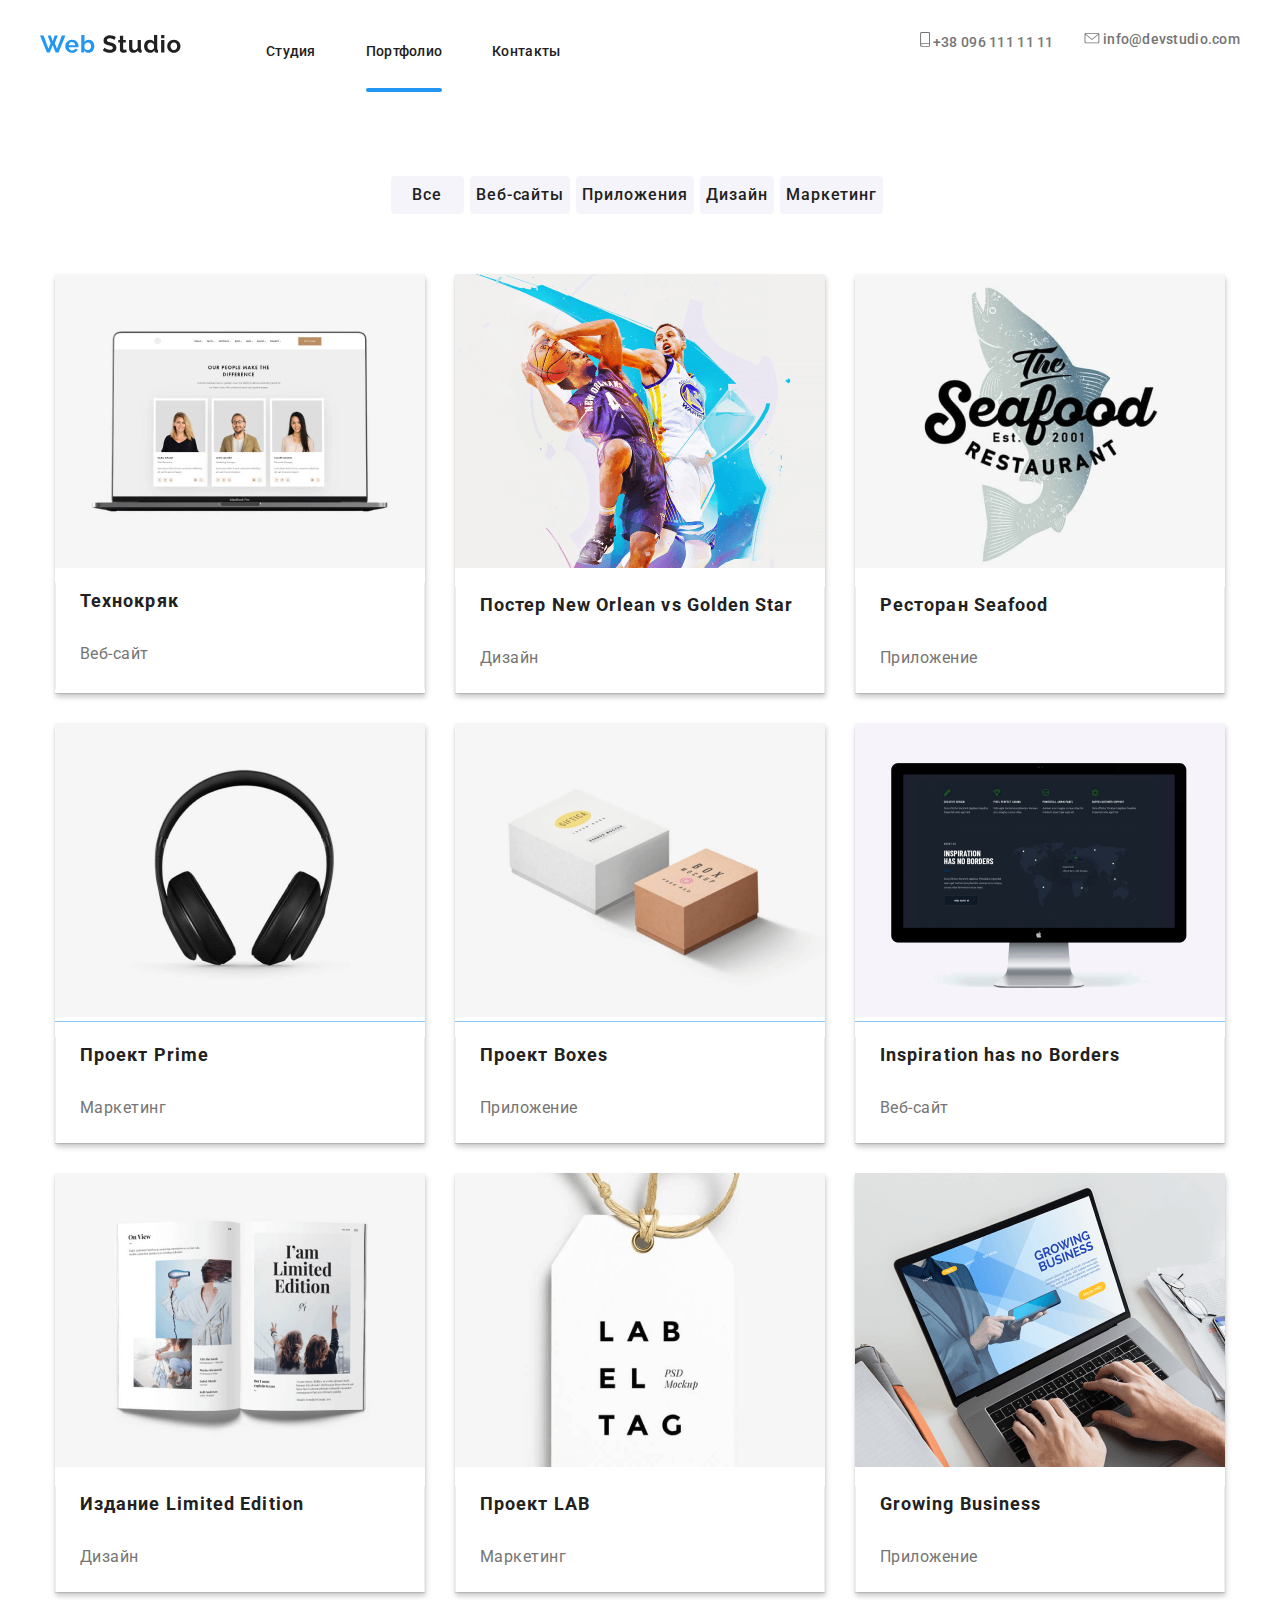
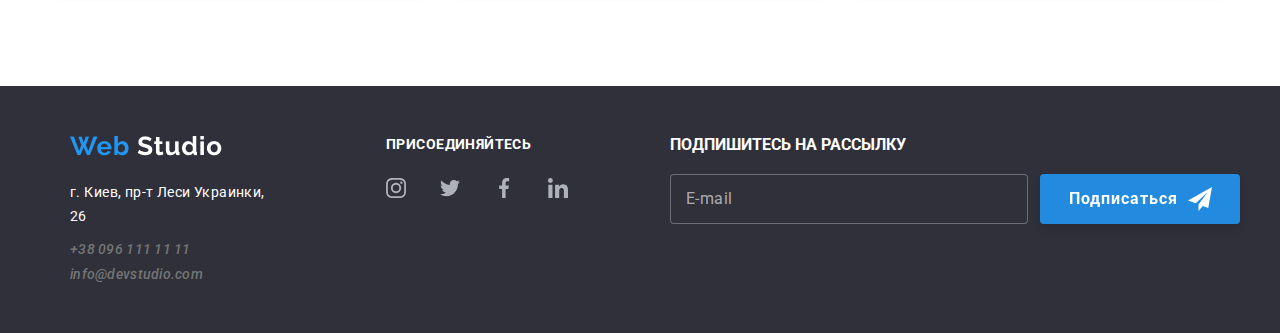
==== portfolio.html @ bc6a59c5 "base created" ====
<!DOCTYPE html>
<html lang="ru">
  <head>
    <meta charset="UTF-8" />
    <meta name="viewport" content="width=device-width, initial-scale=1.0" />
    <title>Портфолио</title>
    <link rel="stylesheet" href="./CSS/styles.css" />
    <link rel="stylesheet" href="./CSS/normalize.css" />
    <link
      href="https://fonts.googleapis.com/css2?family=Roboto:ital,wght@0,100;0,300;0,400;0,500;0,700;0,900;1,100;1,300;1,400;1,500;1,700;1,900&display=swap"
      rel="stylesheet"
    />
  </head>

  <body>
    <!--Шапка сайта-->
    <header class="page-header">
      <div class="container">
        <nav class="nav-container">
          <a href="index.html" aria-label="лого" class="logo-link">
            <svg width="141" height="28">
              <use href="./images/sprite.svg#icon-logo"></use>
            </svg>
          </a>
          <ul class="site-nav list">
            <li class="nav-link-item list">
              <a class="nav-link" href="index.html">
                <p class="nav-link-text">Студия</p>
              </a>
            </li>
            <li class="nav-link-item list">
              <a class="nav-link link current" href="portfolio.html">
                <p class="nav-link-text link current">Портфолио</p>
              </a>
            </li>
            <li class="nav-link-item list">
              <a class="nav-link" href=" ">
                <p class="nav-link-text">Контакты</p>
              </a>
            </li>
          </ul>
          <div class="site-nav-div">
            <ul class="site-nav">
              <li class="contact-list-item list">
                <a class="contact-data" href="tel: ">
                  <svg width="10" height="14.94" class="contact-data-icon">
                    <use href="./images/sprite.svg#icon-smartphone"></use>
                  </svg>
                  +38 096 111 11 11</a
                >
              </li>
              <li class="contact-list-item list">
                <a class="contact-data" href="mailto:info@devstudio.com">
                  <svg width="16" height="11.12" class="contact-data-icon">
                    <use href="./images/sprite.svg#icon-envelope"></use>
                  </svg>
                  info@devstudio.com</a
                >
              </li>
            </ul>
          </div>
        </nav>
      </div>
    </header>

    <!--Products-navigation-->
    <section class="products-nav-section">
      <div class="container">
        <h1 hidden>Проекты</h1>
        <ul class="products-list list">
          <li class="products-button">
            <button type="button" class="pro-button">Все</button>
          </li>
          <li class="products-button">
            <button type="button" class="pro-button">Веб-сайты</button>
          </li>
          <li class="products-button">
            <button type="button" class="pro-button">Приложения</button>
          </li>
          <li class="products-button">
            <button type="button" class="pro-button">Дизайн</button>
          </li>
          <li class="products-button">
            <button type="button" class="pro-button">Маркетинг</button>
          </li>
        </ul>
      </div>
    </section>

    <!--Products-->
    <section class="products-list-section">
      <div class="container">
        <ul class="products-list-main list">
          <li class="product-item">
            <a class="product-link" href=" " aria-label="Проект-1">
              <div class="product-image-wrapper">
                <p class="product-text">
                  Технокряк это современная площадка распространения
                  коронавируса. Компании используют эту платформу для цифрового
                  шпионажа и атак на защищённые сервера конкурентов.
                </p>

                <img
                  src="./images/projects/project1.png"
                  alt="проект1"
                  class="product-list-image"
                />
              </div>
              <div class="product-link-headers">
                <h2 class="product-header">Технокряк</h2>
                <p class="product-subheader">Веб-сайт</p>
              </div>
            </a>
          </li>
          <li class="product-item">
            <a class="product-link" href=" " aria-label="Проект-2">
              <div class="product-image-wrapper">
                <p class="product-text">
                  Технокряк это современная площадка распространения
                  коронавируса. Компании используют эту платформу для цифрового
                  шпионажа и атак на защищённые сервера конкурентов.
                </p>
                <img src="./images/projects/project2.png" alt="проект-2" />
              </div>
              <div class="product-link-headers">
                <h2 class="product-header">
                  Постер <span lang="en"> New Orlean vs Golden Star</span>
                </h2>
                <p class="product-subheader">Дизайн</p>
              </div>
            </a>
          </li>
          <li class="product-item">
            <a class="product-link" href=" " aria-label="Проект-3">
              <div class="product-image-wrapper">
                <p class="product-text">
                  Технокряк это современная площадка распространения
                  коронавируса. Компании используют эту платформу для цифрового
                  шпионажа и атак на защищённые сервера конкурентов.
                </p>
                <img src="./images/projects/project3.png" alt="проект3" />
              </div>
              <div class="product-link-headers">
                <h2 class="product-header">
                  Ресторан <span lang="en">Seafood</span>
                </h2>
                <p class="product-subheader">Приложение</p>
              </div>
            </a>
          </li>
          <li class="product-item">
            <a class="product-link" href=" " aria-label="Проект-4">
              <div class="product-image-wrapper">
                <p class="product-text">
                  Технокряк это современная площадка распространения
                  коронавируса. Компании используют эту платформу для цифрового
                  шпионажа и атак на защищённые сервера конкурентов.
                </p>
                <img src="./images/projects/project4.png" alt="проект4" />
              </div>
              <div class="product-link-headers">
                <h2 class="product-header">
                  Проект <span lang="en">Prime</span>
                </h2>
                <p class="product-subheader">Маркетинг</p>
              </div>
            </a>
          </li>
          <li class="product-item">
            <a class="product-link" href=" " aria-label="Проект-5">
              <div class="product-image-wrapper">
                <p class="product-text">
                  Технокряк это современная площадка распространения
                  коронавируса. Компании используют эту платформу для цифрового
                  шпионажа и атак на защищённые сервера конкурентов.
                </p>
                <img src="./images/projects/project5.png" alt="проект5" />
              </div>
              <div class="product-link-headers">
                <h2 class="product-header">
                  Проект <span lang="en">Boxes</span>
                </h2>
                <p class="product-subheader">Приложение</p>
              </div>
            </a>
          </li>
          <li class="product-item">
            <a class="product-link" href=" " aria-label="Проект-6">
              <div class="product-image-wrapper">
                <p class="product-text">
                  Технокряк это современная площадка распространения
                  коронавируса. Компании используют эту платформу для цифрового
                  шпионажа и атак на защищённые сервера конкурентов.
                </p>
                <img src="./images/projects/project6.png" alt="проект6" />
              </div>
              <div class="product-link-headers">
                <h2 class="product-header">
                  <span lang="en">Inspiration has no Borders</span>
                </h2>
                <p class="product-subheader">Веб-сайт</p>
              </div>
            </a>
          </li>
          <li class="product-item">
            <a class="product-link" href=" " aria-label="Проект-7">
              <div class="product-image-wrapper">
                <p class="product-text">
                  Технокряк это современная площадка распространения
                  коронавируса. Компании используют эту платформу для цифрового
                  шпионажа и атак на защищённые сервера конкурентов.
                </p>
                <img src="./images/projects/project7.png" alt="проект7" />
              </div>
              <div class="product-link-headers">
                <h2 class="product-header">
                  Издание <span lang="en">Limited Edition</span>
                </h2>
                <p class="product-subheader">Дизайн</p>
              </div>
            </a>
          </li>

          <li class="product-item">
            <a class="product-link" href=" " aria-label="Проект-8">
              <div class="product-image-wrapper">
                <p class="product-text">
                  Технокряк это современная площадка распространения
                  коронавируса. Компании используют эту платформу для цифрового
                  шпионажа и атак на защищённые сервера конкурентов.
                </p>
                <img src="./images/projects/project8.png" alt="проект8" />
              </div>
              <div class="product-link-headers">
                <h2 class="product-header">
                  Проект <span lang="en">LAB</span>
                </h2>
                <p class="product-subheader">Маркетинг</p>
              </div>
            </a>
          </li>

          <li class="product-item">
            <a class="product-link" href=" " aria-label="Проект-9">
              <div class="product-image-wrapper">
                <p class="product-text">
                  Технокряк это современная площадка распространения
                  коронавируса. Компании используют эту платформу для цифрового
                  шпионажа и атак на защищённые сервера конкурентов.
                </p>
                <img src="./images/projects/project9.png" alt="проект9" />
              </div>
              <div class="product-link-headers">
                <h2 class="product-header">
                  <span lang="en">Growing Business</span>
                </h2>
                <p class="product-subheader">Приложение</p>
              </div>
            </a>
          </li>
        </ul>
      </div>
    </section>

    <!--Контакты-->
    <footer class="contacts-sec">
      <div class="container">
        <div class="contacts">
          <h2 hidden>Контакты</h2>
          <div class="contacts-div1">
            <a href="index.html" aria-label="лого" class="footer-logo">
              <img src="./images/header/WebStudio.png" alt="webstudio" />
            </a>
    
            <div class="address-div">
              <address class="address">
                <ul class="contact-data-list list">
                  <li class="contact-list-item">
                    <a class="address-item-link" href="https://goo.gl/maps/PfShquKMq7pHnLQV8">
                      <p class="address-item">
                        г. Киев, пр-т Леси Украинки, 26
                      </p>
                    </a>
                  </li>
    
                  <li class="contact-list-item">
                    <a class="contact-data" href="tel: ">+38 096 111 11 11</a>
                  </li>
                  <li class="contact-list-item">
                    <a class="contact-data" href="mailto:info@devstudio.com">
                      info@devstudio.com</a>
                  </li>
                </ul>
                </address>
            </div>
          </div>

          <div class="join-us-div">
            <p class="join-text">Присоединяйтесь</p>
            <ul class="joinus list">
              <li class="social-link">
                <a
                  href=""
                  aria-label="иконка_инстаграм"
                  class="social-list_link-item"
                >
                  <svg width="20" height="20">
                    <use href="./images/sprite.svg#icon-instagram"></use>
                  </svg>
                </a>
              </li>
              <li class="social-link">
                <a
                  href=""
                  aria-label="иконка_твиттер"
                  class="social-list_link-item"
                >
                  <svg width="20" height="20">
                    <use href="./images/sprite.svg#icon-twitter"></use></svg
                ></a>
              </li>
              <li class="social-link">
                <a
                  href=""
                  aria-label="иконка_фейсбук"
                  class="social-list_link-item"
                >
                  <svg width="20" height="20">
                    <use href="./images/sprite.svg#icon-facebook"></use></svg
                ></a>
              </li>
              <li class="social-link">
                <a
                  href=""
                  aria-label="иконка_линкедин"
                  class="social-list_link-item"
                  ><svg width="20" height="20">
                    <use href="./images/sprite.svg#icon-linkedin"></use>
                  </svg>
                </a>
              </li>
            </ul>
          </div>
          <!--Блок подписки-->
          <div class="subscribe-form-section">
            <b class="subscribe-to">подпишитесь на рассылку</b>
            <form class="subscribe-form">
<input class="subscribe-form-input" type="email" name="mail" id="email" placeholder="E-mail" />
              <button class="subscribe-form-submit-button button" type="submit">
                Подписаться
                <svg class="subscribe-form-icon" width="24" height="24">
                  <use href="./images/sprite.svg#icon-icon_send"></use>
                </svg>
              </button>
            </form>
          </div>
        </div>
      </div>
    </footer>
  </body>
</html>
---- CSS/styles.css ----
:root {
  font-family: "Roboto", sans-serif;
  font-style: normal;
    --main-font-color: white;}
}

html {
  box-sizing: border-box;
}

*, *:: before, 
*:: after {
  box-sizing: inherit;
}

.list {
padding: 0; 
margin: 0; 
list-style-type: none;
}

.container {
  max-width: 1200px;
  padding-left: 15px;
  padding-right: 15px;
  margin-left: auto;
  margin-right: auto;
  }


.site-nav {
 display: flex; 
}
.site-nav .nav-link-item {
  display: block;
  font-weight: 500;
  font-size: 14px;
  line-height: 16px;
  letter-spacing: 0.02em;
  color: #212121;
  margin-right: 50px;
  padding-top: 30px;
}
.nav-link {
  color: #212121;
}
.site-nav .nav-link-item:last-child {
  margin-right: 0;
}

.contact-list-item {
  margin-right: 30px;
  
}
.site-nav .contact-list-item:last-child {
  margin-right: 0;
}
.contact-list-item:not(:last-child) {
  margin-bottom: 9px;}

.logo {
  font-family: "Roboto", sans-serif;
}
.logo-link {
  margin-right: 85px;
}
.site-nav-div {
  margin-left: auto;
}
.hero-heading {
  margin-top: 0;
  margin-bottom: 30px;
  padding-top: 195px;
  font-weight: 900;
  font-size: 44px;
  line-height: 1.36;
  text-align: center;
  letter-spacing: 0.06em;
  text-transform: uppercase;
  color: #ffffff;
}
.hero-container {
  background-image: linear-gradient(
    to bottom, 
     rgba(47, 48, 58, 0.8), 
     rgba(47, 48, 58, 0.8) ), url(../images/header_image/Header_img.jpg); 
  background-repeat: no-repeat;
  background-origin: border-box;
  background-size: auto;
  background-position: center;
  background-size: cover;
  max-width: 1600px;
  height: 600px;
  left: 0px;
  top: 80px;
  background-clip: border-box;

  }


.nav-container {
  display: flex;
  align-items: center;
  /*justify-content: space-between;*/
}
.nav-link {
  font-weight: 500;
  font-size: 14px;
  line-height: 1.14;
  letter-spacing: 0.02em;
  text-decoration: none;
}
.nav-link:hover,
.nav-link:focus {
  color: #2196f3;
}
.nav-link-item {
  list-style: none;
  text-decoration: none;
  display: block;
}

/*.nav-link-text {
font-weight: 500;
font-size: 14px;
line-height: 16px;
letter-spacing: 0.02em;
color: #212121;  
}*/
/*.current {
  color:#2196F3;*/
 
}

.nav-link {
 display: block;
 padding-top: 32px;
 padding-bottom: 32px;
 font-weight: 500;
 font-size: 14px;
 line-height: 1.1428;
 letter-spacing: 0.02em;
 color: #212121;}
}
/*.nav-link .current {
 padding-bottom: 0;
}*/
.nav-link.current {
 padding-bottom: 0;
 color:#2196F3;
 }
.nav-link.current::after {
 content: '';
 display: block;
 height: 4px;
 border-radius: 2px;
 margin-top: 28px;
 background-color: #2196F3;
 }



.contact-list-item {
  list-style: none;
  text-decoration: none;
}
.contact-list-item {
  fill: #757575;
}
.contact-list-item:hover,
.contact-list-item:focus
 {
  color: #2196f3;
}
.contact-data {
  display: block;
  /*padding-top: 32px;
  padding-bottom: 32px;*/
  list-style: none;
  text-decoration: none;
  font-weight: 500;
  font-size: 14px;
  line-height: 1.14;
  letter-spacing: 0.02em;
  color: #757575;
  transition: color 250ms cubic-bezier(0.4, 0, 0.2, 1);
}
.contact-data:hover,
.contact-data .contact-data-icon:focus {
  fill: #2196f3;
}
.contact-data:hover,
.contact-data:focus {
 color: #2196f3;
}

.list {
  padding: 0;
  /*margin: 0;*/
}
.hero-section {
  text-align: center;
  background-image: linear-gradient(
    to bottom, 
     rgba(47, 48, 58, 0.8), 
     rgba(47, 48, 58, 0.8) ), url(../images/header_image/Header_img.jpg); 
  background-repeat: no-repeat;
  background-origin: border-box;
  background-size: auto;
  background-position: center;
  background-size: cover;
  max-width: 1600px;
  height: 600px;
  left: 0px;
  top: 80px;
  background-clip: border-box; /*background-color: grey;*/
   margin-left: auto;
  margin-right: auto;}

  .button {
  display: inline-block;
  border-radius: 4px;
  padding: 10px 32px;
  min-width: 200px;
  text-align: center;
  background: #2196f3;
  color: #ffffff;
  /*text-transform: uppercase;*/
  letter-spacing: 0.06em;
  border: none;
  font-family: Roboto;
font-style: normal;
font-weight: bold;
font-size: 16px;
line-height: 30px;
  }

  .button:hover,
  .button:focus {
    background: #2196f3;
    color: #ffffff;
    /*text-transform: uppercase;*/
    letter-spacing: 0.06em;
    border: none;
  }

   .hero-button-text {
    font-weight: bold;
    font-size: 16px;
    line-height: 1.87;
    display: flex;
    align-items: center;
    text-align: center;
    letter-spacing: 0.06em;

    color: #FFFFFF;
  }
  .about-us-section {
 display: flex;
    align-items: center;
    text-align: center;
  }
  .abt-us-container {
    width: 1200px;
    margin-top: 0;
    margin-left: auto;
    margin-right: auto;
    margin-bottom: 94px;
    /*width: 1170px;*/
    padding-left: 15px;
    padding-right: 15px;
    justify-content: space-between;
    align-items: baseline;
  }

  .sub-heading {
    margin-top: 0;
    margin-bottom: 10px;
    font-weight: bold;
    font-size: 14px;
    line-height: 1.14;
    letter-spacing: 0.03em;
    text-transform: uppercase;
    color: #212121;
    align-items: center;
    align-items: baseline;
  }
  .about-img {
    list-style: none;
  }
  .about-img {
    display: flex;
  }

  .about-image-icon {
   list-style: none;
   margin-right: 0px;
  }
  
  .about-image-icon:last-child {
    margin-right: 0;
  }

  .antenna::before {
  content: "";
  display: inline-block;
  width: 270px;
  height: 120px;
  background-repeat: no-repeat;
  background-size: cover;
  left: 215px;
  top: 774px;
  background: #F5F4FA;
  background-image: url(../images/about/antenna.svg);
  background-repeat: no-repeat;
  background-position: center;
  border-radius: 4px;
  margin-bottom: 20px;}

    .clock::before {
  content: "";
  display: inline-block;
  width: 270px;
  height: 120px;
  background-repeat: no-repeat;
  background-size: cover;
  left: 215px;
  top: 774px;
  background: #F5F4FA;
  background-image: url(../images/about/clock.svg );
  background-repeat: no-repeat;
  background-position: center;
  border-radius: 4px;
margin-bottom: 20px;}

  .diagram::before {
  content: "";
  display: inline-block;
  width: 270px;
  height: 120px;
  background-repeat: no-repeat;
  background-size: cover;
  left: 215px;
  top: 774px;
  background: #F5F4FA;
  background-image: url(../images/about/diagram.svg );
  background-repeat: no-repeat;
  background-position: center;
  border-radius: 4px;
margin-bottom: 20px;}

  .tech::before {
  content: "";
  display: inline-block;
  width: 270px;
  height: 120px;
  background-repeat: no-repeat;
  background-size: cover;
  left: 215px;
  top: 774px;
  background: #F5F4FA;
  background-image: url(../images/about/Group.svg );
  background-repeat: no-repeat;
  background-position: center;
  border-radius: 4px;
margin-bottom: 20px;}
  }
    /* 
    position: absolute;
    width: 270px;
    height: 120px;
    left: 1115px;
    top: 774px;
    background-color: #F5F4FA;
    border-radius: 4px;*/
    }
  
  .image {
    margin-top: 0;
    margin-bottom: 55px; 
    padding-right: 96px;
    padding-left: 96px
  }

  .image-wrapper{
    position: relative;
  }


  .about-us-sect {
    list-style: none;
    text-decoration: none;
    padding-top: 87px;
    padding-bottom: 87px;
  }


.abt-text {
  margin-top: 0;
  margin-bottom: 94px;
  font-weight: normal;
  font-size: 14px;
  line-height: 1.72;
  letter-spacing: 0.03em;
  color: #757575;
  align-items: center;
  align-items: baseline;
}
.no.padding {
  padding-top: 0;
  padding-bottom: 0;
}
.activity-sec {

  }
.activity-container {
  max-width: 1200px;
  margin-top: 0;
  margin-left: auto;
  margin-right: auto;
}

.activity-list {
  display: flex;
  justify-content: space-between;
}
.activity-header {
  font-weight: bold;
  font-size: 36px;
  line-height: 1.16;
  text-align: center;
  letter-spacing: 0.03em;
  color: #212121;
}
.activity-wrapper {
  position: relative;
}
 .activity-list-item {
  list-style: none;
  margin-top: 48px;
  /*margin-bottom: 94px;*/
  margin-right: 30px;
  
  /*border-radius: 4px;;
background-image: linear-gradient(
    to bottom, 
      #F5F4FA;  #F5F4FA)
  background-repeat: no-repeat;
  background-origin: border-box;
  background-size: auto;
  background-position: center;
  background-size: cover;
  width: 270px;
  height: 120px;
  left: 0px;
  top: 80px;
  background-clip: border-box;*/
}
/*.acivityy-wrapper {
  position: relative;
}
*/
   .activity-list-item-image {
    display: block;
  }

.activity-subh-r {
  position: absolute;
  bottom: 0;
  left: 0;
  width: 100%;
  padding-top: 27px;
  padding-bottom: 27px;
  margin: 0;
  font-weight: 700;
  font-size: 14px;
  line-height: 1.14;
  text-align: center;
  text-transform: uppercase;
  color: #ffffff;
  background-color: rgba(47, 48, 58, 0.8);
  }

/*  .activity-subh-r {
width: 370px;
left: 215px;
top: 1435px;
background-color: rgba(47, 48, 58, 0.8);
text-align: center;

  }*/

 .team-section-container {
    max-width: 1200px;
    justify-content: space-between;
    margin-left: auto;
    margin-right: auto;
    padding-left: 15px;
    padding-right: 15px;
    background: #E5E5E5;
    
  }

  .team-list {
  list-style:none;
  display: flex;
/*margin-left: 215px;
  margin-right: 215px;*/
  justify-content: space-between;
  }

  .team-list-item {
    max-width: 275px;
  /*margin-right: 30px;*/
box-shadow: 0px 2px 1px rgba(0, 0, 0, 0.2), 0px 1px 1px rgba(0, 0, 0, 0.14), 0px 1px 3px rgba(0, 0, 0, 0.12);
border-radius: 0px 0px 4px 4px;
margin-bottom: 95px;
  }
  .team-list-item:last-child {
    margin-right:0
  }
  .team-section-name {
   font-weight: bold;
   font-size: 36px;
   line-height: 42px;
   text-align: center;
   letter-spacing: 0.03em;
   color: #212121; 
  }
 

  .team-subheader {

    font-weight: 500;
    font-size: 16px;
    line-height: 19px;
    text-align: center;
    letter-spacing: 0.03em;
    color: #212121;
  }
  .profession {
    font-weight: normal;
    font-size: 16px;
    line-height: 19px;
    text-align: center;
    letter-spacing: 0.03em;
    color: #757575;
  }
  .social-link-list {
    display: flex;
    align-content: center;
    padding-left: 30px;
    padding-bottom: 20px;
  }
.social-list_link-item {
    display: inline-flex;
    justify-content: center;
    align-items: center;
    width: 44px;
    height: 44px;
    border-radius: 50%;
       
 }
 .social-list_link-item {
transition: fill 250ms cubic-bezier(0.4, 0, 0.2, 1), background-color 250ms cubic-bezier(0.4, 0, 0.2, 1);}
  /*.social-link:hover,
  .social-link:focus {
  color: #2196f3
  ;}*/

  .social-link {
   margin-right: 10px;
  }
  /*.social-link::before {
  content: "";
  width: 60px;
  height: 1px;
  /*margin-right: 40px;*/
  
  
.social-list_link-item {
  fill: #afb1b8;

}
.social-list_link-item:hover, 
.social-list_link-item-svg {
  fill: white;
    transition: fill 250ms cubic-bezier(0.4, 0, 0.2, 1);
}
.social-list_link-item:hover .social-list_link-item-svg {
  fill: #2196F3;
 }
.social-list_link-item-svg {
 width: 20px;
 height: 20px;
}
.social-list_link-item:hover {
  background-color:  #2196F3;
}
 

  /*.social-link {
     background-image: url(../images/Socials/Instagram.svg);
     background-position: center;
     position: absolute;
      width: 44px;
      height: 44px;
      left: 515px;
      top: 2779px;*/

  

 /* .clients-container {
  max-width: 1200px;
  margin-top: 0;
 
  margin-left: auto;
  margin-right: auto; 
  padding-left: 15px;
  padding-right: 15px;
  padding-bottom: 0px;
      }*/

  .clients-section {
   margin-bottom: 94px;
   }
  .clients-icon-list {
    transition: background-color 250ms cubic-bezier(0.4, 0, 0.2, 1);
  }

  .clients-list {
    list-style: none;
    display: flex;
    justify-content: space-between;}

 .clients-header {
margin-bottom: 50px;
font-weight: bold;
font-size: 36px;
line-height: 42px;
text-align: center;
letter-spacing: 0.03em;
color: #212121;

 }
.client-icon .client-icon-svg {
   fill:#AFB1B8;
}

.client-icon:last-child {
  margin-right: 0px;
}
.client-icon {
  margin-right: 30px;
}

.client-icon-svg:hover,
.client-icon-svg {
  fill: #2196f3;
}

.customers-list-item-link:hover,
.customers-list-item-link:focus {
  border-color: #2196f3;}
.customers-list-item-link {
  transition: background-color 250ms cubic-bezier(0.4, 0, 0.2, 1);
}
/*.client-icon:hover, 
.client-icon-svg {
  fill:  #2196f3}*/
 
/* .client-icon:hover,
 .client-icon:focus {
color: #2196f3;}*/

 .border{
max-width: 170px;
  /*margin-right: 30px;*/
box-shadow: 0px 2px 1px rgba(0, 0, 0, 0.2), 0px 1px 1px rgba(0, 0, 0, 0.14), 0px 1px 3px rgba(0, 0, 0, 0.12);
border-radius: 0px 0px 4px 4px;
/*margin-bottom: 95px;*/
height: 90px;
left: 1215px;
top: 2487px;
border: 1px solid #AFB1B8;
box-sizing: border-box;

  }

.client-icon .border:hover,
.border:focus {
fill: #2196f3;}

 .products-list-section {
 margin-top: 30px;
 }
  .products-list {
  list-style: none;
  display: flex;
  justify-content: center;
  /*margin-bottom: 95px;*/
  }
  .products-list:last-child {
    margin-right: 0;
  }
  
  .products-button {
    padding-right: 6px;
    /*box-shadow: 0px 3px 1px #2196F3 (0, 0, 0, 0.1), 0px 1px 2px #2196F3 (0, 0, 0, 0.08), 0px 2px 2px rgba(0, 0, 0, 0.12);
border-radius: 4px;*/    
  }
  .products-list-item {
  list-style: none;
  width: 370px;
  }
 .pro-button {
   background: #F5F4FA;
 }
 .pro-button:hover {
   background-color: #2196F3;
 }
  
  .products-nav-section {
   display: flex;
   margin-top: 84px;
   justify-content: space-around;
   
  }
  .products-list-main {
    display: flex;
    flex-wrap: wrap;
    justify-content: space-around;
  }
  .product-item {
   width: 370px;
   margin-top: 30px;
    /*margin-bottom: 30px;*/
  }
  .product-image-wrapper {
  position: relative;
  overflow: hidden;
  }
 .product-list-image {
   display: block;
 }
  /*.product-item:nth-last-child(-n + 3) {
    margin-bottom: 0;
  }*/
  .products-list-main:last-child {
    margin-right: 0;
  }
  .product-header {
    padding-left: 24px;
    padding-right: 24px;
   /* padding-bottom: 4px;*/
    margin-bottom: 0;
    width: 322px;
    height: 36px;
    left: 239px;
    top: 576px;

    font-family: Roboto;
    font-style: normal;
    font-weight: bold;
    font-size: 18px;
    line-height: 36px;
    letter-spacing: 0.06em;
    color: #212121;
  }
  .product-subheader {
    padding-left: 24px;
    padding-right: 24px;
    padding-top: 4px;
    padding-bottom: 20px;
    margin-bottom: 0;
    width: 322px;
    height: 30px;
    left: 239px;
    top: 616px;
    font-family: Roboto;
    font-style: normal;
    font-weight: normal;
    font-size: 16px;
    line-height: 30px;
    letter-spacing: 0.03em;
    color: #757575;
  }
  .product-item {
     max-width: 376px;
      /*margin-right: 30px;*/
background: #FFFFFF;
box-sizing: border-box;
box-shadow: 0px 1px 1px rgba(0, 0, 0, 0.12), 0px 4px 4px rgba(0, 0, 0, 0.06), 1px 4px 6px rgba(0, 0, 0, 0.16);

  }
   .contacts-sec {
     margin-top: 94px;
  }
 .contacts-div1 {

  padding-left: 30px;
  align-content: space-between;
  }
  .address-div {
  background: #2F303A;
  padding-right: 60px;
  
  }
  .address {
    margin-top: 20px;
  }
  .footer-logo {
    padding-left: 
  }
   .joinus {
    display: flex;
    background-color: #2F303A;
    }
    .join-text {
      margin-top: 0px;
    }
   
 .social-link:hover,
  .social-link:focus {
  color: #2196f3
  ;}
 
.social-list_link-item {
  fill: #afb1b8;
}
.social-link {
  fill:  #afb1b8;}

.social-link:hover {
  fill: white;
 }
.social-link {
 width: 20px;
 height: 20px;
}
.social-link:hover {
  background-color:  #2196F3;
} 
.social-link {
    display: inline-block;
    justify-content: center;
    align-items: center;
    width: 44px;
    height: 44px;
    border-radius: 50%;
  transition: background-color 250ms cubic-bezier(0.4, 0, 0.2, 1);}

  .contacts-sec {
   background-color: #2F303A;
   background: #2F303A;

 }  .contacts {
    display: flex;
    /*align-items: center;*/
    padding-top: 50px;
    padding-bottom: 50px;
    align-content: space-between;
     /*padding-right: 660px;
    padding-bottom: 94px;*/
    }
      .contacts1 {
    background-color: #2F303A;
    background: #2F303A;
    align-items: center;
    padding-top: 50px;
    padding-bottom: 50px;
    align-content: space-between;
     /*padding-right: 660px;
    padding-bottom: 94px;*/
    }

  .address-item {
  font-style: normal;
  font-weight: normal;
  font-size: 14px;
  line-height: 24px;
  letter-spacing: 0.03em;
  color: #FFFFFF;
  }

  .address-item-link {
   list-style: none;
   text-decoration: none
   
  }

  .address-item-link {
  /*padding-bottom: 9px;*/
  }
  .join-text {
    padding-left: 12px;
width: 145px;
height: 16px;
left: 515px;
top: 2743px;
font-family: Roboto;
font-style: normal;
font-weight: bold;
font-size: 14px;
line-height: 16px;
letter-spacing: 0.03em;
text-transform: uppercase;
color: #FFFFFF;
  }
  
  .pro-button:hover,
  .pro-button:focus {
  color: white;
background-color: #2196f3;
  box-shadow: 0px 2px 2px rgba(0, 0, 0, 0.12), 0px 1px 2px rgba(0, 0, 0, 0.08),
    0px 3px 1px rgba(0, 0, 0, 0.1);}
  
  .products-button {
  font-weight: 500;
  font-size: 16px;
  line-height: 26px;
  text-align: center;
  letter-spacing: 0.03em;
  color: #212121;
   transform: translateY(0);
  transition: transform 250ms cubic-bezier(0.4, 0, 0.2, 1);
  }
 .product-item:hover,
 .product-item:focus {
  color: rgba(33, 150, 243, 0.9);
  }
  .pro-button {
    min-width: 73px;
    height: 38px;
  display: inline-block;
  border-radius: 4px;
 /* padding: 10px 32px;*/
  text-align: center;
  background: F5F4FA;
  color: #212121;
   letter-spacing: 0.06em;
   font-weight: 500;
font-size: 16px;
line-height: 26px;
border: none;
  }
 
  .products-list-main {
  list-style: none;
 }
 .product-link {
 text-decoration: none;
 
 }
 .product-header {
font-weight: bold;
font-size: 18px;
line-height: 2;
letter-spacing: 0.06em;
color: #212121;
 }
.product-subheader {
font-weight: normal;
font-size: 16px;
line-height: 1.87;
letter-spacing: 0.03em;
color: #757575;
 }

.product-text {
font-family: Roboto;
font-style: normal;
font-weight: normal;
font-size: 18px;
line-height: 28px;
letter-spacing: 0.03em;
color: #FFFFFF;
position: absolute;
  top: 0;
  left: 0;
  width: 100%;
  height: 100%;

  display: flex;
  align-items: center;
  margin-top: 0;

  padding-right: 24px;
  padding-left: 15px;

  font-weight: 400;
  font-size: 18px;
  line-height: 1.55;
  color: #ffffff;
  background-color: rgba(33, 150, 243, 0.9);

  transform: translateY(100%);
  transition: transform 250ms cubic-bezier(0.4, 0, 0.2, 1);
}
.product-link:hover .product-text,
.product-link:focus .product-text {
  transform: translateY(0);
  opacity: 1;
}
.product-text:hover,
.product-text:focus {
  background: rgba(33, 150, 243, 0.9)
}
.product-link-headers {
  /*padding-top: 20px;*/
  padding-right: 0px;
 
  padding-left: 0px;
  border-right: 1px solid #eeeeee;
  /*border-bottom: 1px solid #eeeeee;*/
  border-left: 1px solid #eeeeee;
}

<!--Формы--!>

.data-modal-open,
.feedback-form-submit-button {
 display: block;
  min-width: 200px;
  padding-top: 10px;
  padding-right: 32px;
  padding-bottom: 10px;
  padding-left: 32px;
  margin-right: auto;
  margin-left: auto;
  background-color: #188ce8;
  transition: background-color 250ms cubic-bezier(0.4, 0, 0.2, 1);
}

.data-modal-open:hover,
.data-modal-open:focus,
.modal-submit-button:hover,
.modal-submit-button:focus {
  background-color: #188ce8;
}

.subscribe-form-section {
margin-left: 80px;
}

.subscribe-to {
  color: #ffffff;
  display: inline-block;
  margin-bottom: 20px;
  font-weight: 700;
  line-height: 1.14;
  text-transform: uppercase;
 }
 
.subscribe-form {
  display: flex;
  width: 570px;
}

.subscribe-form-input {
  width: 358px;
  padding: 14px 15px;
  border: 1px solid rgba(255, 255, 255, 0.3);
  border-radius: 4px;
  margin-right: 12px;
  background-color: #2f303a;
  color: #eeeeee;
  
}

.subscribe-form-input::placeholder {
  font-weight: 400;
  font-size: 16px;
  line-height: 1.25;
  letter-spacing: 0.03em;
  color: rgba(255, 255, 255, 0.6);
  text-decoration-color: white; }

.subscribe-form-submit-button {
  display: inline-flex;
  align-items: center;
  min-width: 200px;
  padding-top: 10px;
  padding-right: 28px;
  padding-bottom: 10px;
  padding-left: 29px;
  background-color: rgba(33, 150, 243, 0.9);
  filter: drop-shadow(0px 4px 4px rgba(0, 0, 0, 0.15));
}

.subscribe-form-icon {
  margin-left: 10px;
}
  .backdrop {
  position: fixed;
  top: 0;
  left: 0;
  width: 100%;
  height: 100%;
  background-color: rgba(0, 0, 0, 0.2);
  opacity: 1;
  transition: opacity 250ms cubic-bezier(0.4, 0, 0.2, 1);
  visibility: visible;
  overflow-y: auto;
}

.backdrop.is-hidden {
  opacity: 0;
  
  visibility: hidden;
  pointer-events: none;
  transform: translate(100%)
}

.backdrop.is-hidden .modal {
  opacity: 0;
  transform: translate(-50%, -50%) scale(1.5);
}
.modal {
  position: absolute;
  top: 50%;
  left: 50%;
  min-width: 528px;
  min-height: 581px;
  padding: 40px;
  border-radius: 4px;
  background: #ffffff;
  box-shadow: 0px 1px 3px rgba(0, 0, 0, 0.12), 0px 1px 1px rgba(0, 0, 0, 0.14),
    0px 2px 1px rgba(0, 0, 0, 0.2);
  opacity: 1;
  transform: translate(-50%, -50%) scale(1);
  transition: opacity 250ms cubic-bezier(0.4, 0, 0.2, 1),
  transform 250ms cubic-bezier(0.4, 0, 0.2, 1);
}

.modal-for-call {
  display: block;
  margin-bottom: 30px;
  font-size: 20px;
  font-weight: 700;
  line-height: 1.15;
  text-align: center;
  letter-spacing: 0.03em;
}

.feedback-form {
  width: 448px;
  margin-left: auto;
  margin-right: auto;
}

.form-field {
  position: relative;
  margin-bottom: 28px;
}

.form-field.textarea {
  margin-bottom: 20px;
}
.form-field.checkbox {
  display: flex;
  justify-content: center;
  align-items: center;
  margin-bottom: 30px;
}

.form-field-input,
.form-field-input,
.form-field-textarea {
  width: 100%;
  border: 1px solid rgba(33, 33, 33, 0.2);
  border-radius: 4px;
  transition: border 250ms cubic-bezier(0.4, 0, 0.2, 1);
  padding-right: 10px;
  outline-color: #2196f3;
 
}
.form-field-input {
  padding-top: 11px;
  padding-right: 17px;
  padding-bottom: 11px;
  padding-left: 41px;
}
.contact-data-list {
  list-style: none;
}

.form-field-input:focus,
.form-field-textarea:focus {
  border: 1px solid  #2196f3;
  }
.form-field-textarea {
  height: 120px;
  padding: 11px 30px;
  resize: none;
}

.form-field-textarea + .form-field-label {
  position: absolute;
  top: 11px;
  left: 15px;

  font-weight: 400;
  line-height: 1.1428;
  letter-spacing: 0.01em;

  color: #757575;;

  transform: translate(0);
  transition: color 250ms cubic-bezier(0.4, 0, 0.2, 1),
    transform 250ms cubic-bezier(0.4, 0, 0.2, 1);
}

.form-field-textarea:focus + .form-field-label,
.form-field-textarea:not(:placeholder-shown) + .form-field-label {
  color: #2196f3;;

  transform: translateY(-32px);
}



.form-field-label {
  position: absolute;
  top: 50%;
  left: 41px;
  font-weight: 400;
  line-height: 1.1428;
  letter-spacing: 0.01em;
  color:  #757575;
  transform: translate(0, -50%);
  transition: color 250ms cubic-bezier(0.4, 0, 0.2, 1),
  transform 250ms cubic-bezier(0.4, 0, 0.2, 1);
}

.form-field-input:focus + .form-field-label,
.form-field-input:not(:placeholder-shown) + .form-field-label {
  color:  #2196f3;
  transform: translate(-24px, -40px);
}
.form-field-icon {
  position: absolute;
  top: 50%;
  left: 15px;
  width: 18px;
  height: 18px;
  fill: #212121;;
  transform: translateY(-50%);
  transition: fill 250ms cubic-bezier(0.4, 0, 0.2, 1);
}

.form-field-input:focus ~ .person-icon,
.form-field-input:not(:placeholder-shown) ~ .person-icon {
  fill: #2196f3;
}

.checkbox-input {
  position: absolute;
  width: 1px;
  height: 1px;
  margin: -1px;
  border: 0;
  padding: 0;
  clip: rect(0 0 0 0);
  overflow: hidden;
}

.checkbox-label {
  display: flex;
  /*align-items: center;*/
  font-weight: 400;
  /*line-height: 1.7143;*/
  color:  #757575;


}

.checkbox-label::before {
  content: '';
  display: inline-flex;
  width: 16px;
  height: 15px;
  border: 2px solid #212121;
  border-radius: 2px;
  margin-right: 7px;

  background-color: #ffffff;
}

.checkbox-input:checked + .checkbox-label::before {
  border: 2px solid #2196f3;
  background-color: #2196f3;
  background-image: url(../images/svg/check.svg);
  background-size: contain;
  background-origin: border-box;
}

.contact-form-checkbox-span {
  /*white-space: pre;*/
  text-align: start;
}
.contact-form-checkbox-span-link {
  text-decoration-line: underline;
  color: #2196f3;
  width: 44px;
}

.modal-close-button {
  position: absolute;
  top: 8px;
  right: 8px;
  display: flex;
  justify-content: center;
  align-items: center;
  width: 30px;
  height: 30px;
  padding: 0;
  border: 1px solid rgba(0, 0, 0, 0.1);
  border-radius: 50%;
  background: #ffffff;
}

.close-icon {
  width: 18px;
  height: 18px;
  fill: #000000;
  transition: fill 250ms cubic-bezier(0.4, 0, 0.2, 1);
}

.modal-close-button:hover .close-icon,
.modal-close-button:focus .close-icon {
  fill:  #2196f3;
}
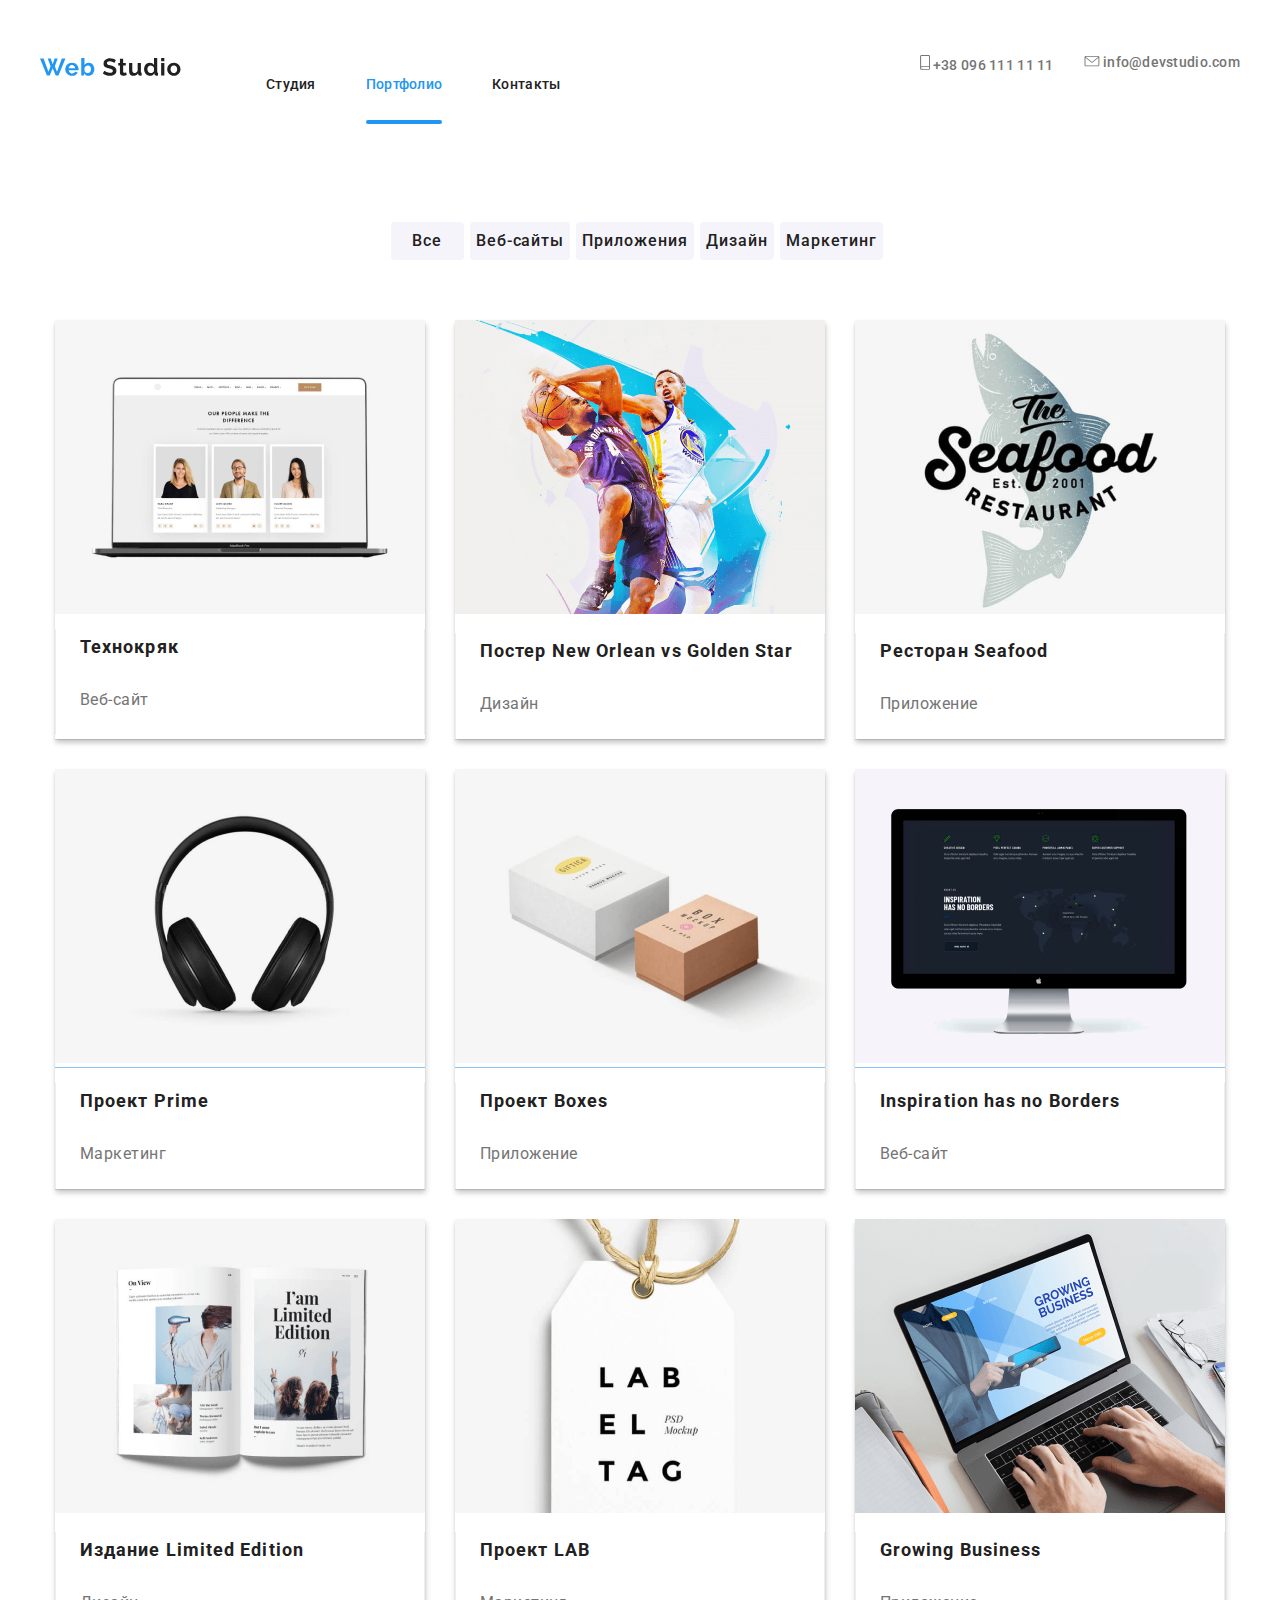
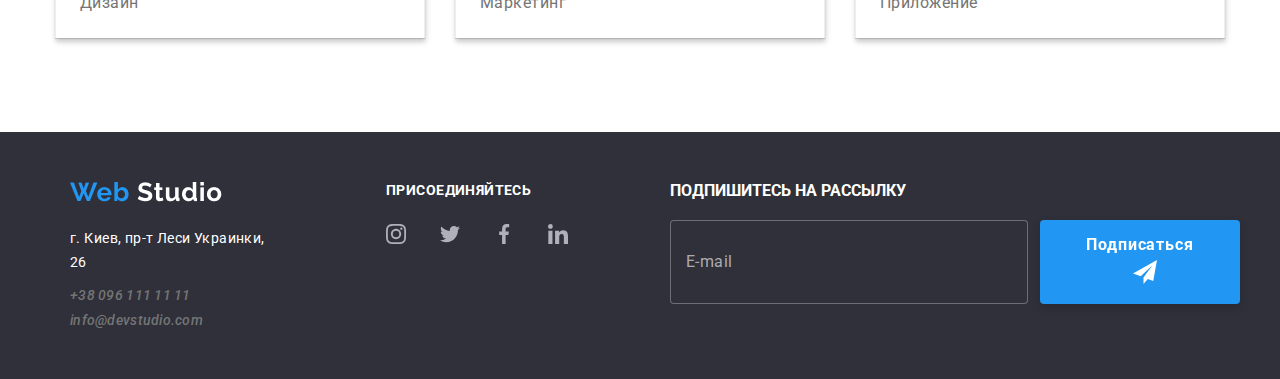
==== commit e252b130: "rev-3" ====
--- a/portfolio.html
+++ b/portfolio.html
@@ -4,8 +4,8 @@
     <meta charset="UTF-8" />
     <meta name="viewport" content="width=device-width, initial-scale=1.0" />
     <title>Портфолио</title>
-    <link rel="stylesheet" href="./CSS/styles.css" />
     <link rel="stylesheet" href="./CSS/normalize.css" />
+    <link rel="stylesheet" href="./CSS/main.min.css" />
     <link
       href="https://fonts.googleapis.com/css2?family=Roboto:ital,wght@0,100;0,300;0,400;0,500;0,700;0,900;1,100;1,300;1,400;1,500;1,700;1,900&display=swap"
       rel="stylesheet"
@@ -271,27 +271,31 @@
             <a href="index.html" aria-label="лого" class="footer-logo">
               <img src="./images/header/WebStudio.png" alt="webstudio" />
             </a>
-    
+
             <div class="address-div">
               <address class="address">
                 <ul class="contact-data-list list">
                   <li class="contact-list-item">
-                    <a class="address-item-link" href="https://goo.gl/maps/PfShquKMq7pHnLQV8">
+                    <a
+                      class="address-item-link"
+                      href="https://goo.gl/maps/PfShquKMq7pHnLQV8"
+                    >
                       <p class="address-item">
                         г. Киев, пр-т Леси Украинки, 26
                       </p>
                     </a>
                   </li>
-    
+
                   <li class="contact-list-item">
                     <a class="contact-data" href="tel: ">+38 096 111 11 11</a>
                   </li>
                   <li class="contact-list-item">
                     <a class="contact-data" href="mailto:info@devstudio.com">
-                      info@devstudio.com</a>
+                      info@devstudio.com</a
+                    >
                   </li>
                 </ul>
-                </address>
+              </address>
             </div>
           </div>
 
@@ -345,7 +349,13 @@
           <div class="subscribe-form-section">
             <b class="subscribe-to">подпишитесь на рассылку</b>
             <form class="subscribe-form">
-<input class="subscribe-form-input" type="email" name="mail" id="email" placeholder="E-mail" />
+              <input
+                class="subscribe-form-input"
+                type="email"
+                name="mail"
+                id="email"
+                placeholder="E-mail"
+              />
               <button class="subscribe-form-submit-button button" type="submit">
                 Подписаться
                 <svg class="subscribe-form-icon" width="24" height="24">
--- a/CSS/main.min.css
+++ b/CSS/main.min.css
@@ -0,0 +1,2 @@
+:root{font-family:"Roboto", sans-serif;font-style:normal;--main-font-color: white}html{box-sizing:border-box}.list{padding:0;margin:0;list-style-type:none}.container{max-width:1200px;padding-left:15px;padding-right:15px;margin-left:auto;margin-right:auto}.data-modal-open,.feedback-form-submit-button{display:block;min-width:200px;padding-top:10px;padding-right:32px;padding-bottom:10px;padding-left:32px;margin-right:auto;margin-left:auto;background-color:#188ce8;transition:background-color 250ms cubic-bezier(0.4, 0, 0.2, 1)}.data-modal-open:hover,.data-modal-open:focus,.modal-submit-button:hover,.modal-submit-button:focus{background-color:#188ce8}.subscribe-form-section{margin-left:80px}.subscribe-to{color:#ffffff;display:inline-block;margin-bottom:20px;font-weight:700;line-height:1.14;text-transform:uppercase}.subscribe-form{display:flex;width:570px}.subscribe-form-input{width:358px;padding:14px 15px;border:1px solid rgba(255,255,255,0.3);border-radius:4px;margin-right:12px;background-color:#2f303a;color:#eeeeee}.subscribe-form-input::placeholder{font-weight:400;font-size:16px;line-height:1.25;letter-spacing:0.03em;color:rgba(255,255,255,0.6);text-decoration-color:white}.subscribe-form-submit-button{display:inline-flex;align-items:center;min-width:200px;padding-top:10px;padding-right:28px;padding-bottom:10px;padding-left:29px;background-color:rgba(33,150,243,0.9);filter:drop-shadow(0px 4px 4px rgba(0,0,0,0.15))}.subscribe-form-icon{margin-left:10px}.backdrop{position:fixed;top:0;left:0;width:100%;height:100%;background-color:rgba(0,0,0,0.2);opacity:1;transition:opacity 250ms cubic-bezier(0.4, 0, 0.2, 1);visibility:visible;overflow-y:auto}.backdrop.is-hidden{opacity:0;visibility:hidden;pointer-events:none;transform:translate(100%)}.backdrop.is-hidden .modal{opacity:0;transform:translate(-50%, -50%) scale(1.5)}.modal{position:absolute;top:50%;left:50%;min-width:528px;min-height:581px;padding:40px;border-radius:4px;background:#ffffff;box-shadow:0px 1px 3px rgba(0,0,0,0.12),0px 1px 1px rgba(0,0,0,0.14),0px 2px 1px rgba(0,0,0,0.2);opacity:1;transform:translate(-50%, -50%) scale(1);transition:opacity 250ms cubic-bezier(0.4, 0, 0.2, 1),transform 250ms cubic-bezier(0.4, 0, 0.2, 1)}.modal-for-call{display:block;margin-bottom:30px;font-size:20px;font-weight:700;line-height:1.15;text-align:center;letter-spacing:0.03em}.feedback-form{width:448px;margin-left:auto;margin-right:auto}.form-field{position:relative;margin-bottom:28px}.form-field.textarea{margin-bottom:20px}.form-field.checkbox{display:flex;justify-content:center;align-items:center;margin-bottom:30px}.form-field-input,.form-field-input,.form-field-textarea{width:100%;border:1px solid rgba(33,33,33,0.2);border-radius:4px;transition:border 250ms cubic-bezier(0.4, 0, 0.2, 1);padding-right:10px;outline-color:#2196f3}.form-field-input{padding-top:11px;padding-right:17px;padding-bottom:11px;padding-left:41px}.contact-data-list{list-style:none}.form-field-input:focus,.form-field-textarea:focus{border:1px solid #2196f3}.form-field-textarea{height:120px;padding:11px 30px;resize:none}.form-field-textarea+.form-field-label{position:absolute;top:11px;left:15px;font-weight:400;line-height:1.1428;letter-spacing:0.01em;color:#757575;transform:translate(0);transition:color 250ms cubic-bezier(0.4, 0, 0.2, 1),transform 250ms cubic-bezier(0.4, 0, 0.2, 1)}.form-field-textarea:focus+.form-field-label,.form-field-textarea:not(:placeholder-shown)+.form-field-label{color:#2196f3;transform:translateY(-32px)}.form-field-label{position:absolute;top:50%;left:41px;font-weight:400;line-height:1.1428;letter-spacing:0.01em;color:#757575;transform:translate(0, -50%);transition:color 250ms cubic-bezier(0.4, 0, 0.2, 1),transform 250ms cubic-bezier(0.4, 0, 0.2, 1)}.form-field-input:focus+.form-field-label,.form-field-input:not(:placeholder-shown)+.form-field-label{color:#2196f3;transform:translate(-24px, -40px)}.form-field-icon{position:absolute;top:50%;left:15px;width:18px;height:18px;fill:#212121;transform:translateY(-50%);transition:fill 250ms cubic-bezier(0.4, 0, 0.2, 1)}.form-field-input:focus ~ .person-icon,.form-field-input:not(:placeholder-shown) ~ .person-icon{fill:#2196f3}.checkbox-input{position:absolute;width:1px;height:1px;margin:-1px;border:0;padding:0;clip:rect(0 0 0 0);overflow:hidden}.checkbox-label{display:flex;font-weight:400;color:#757575}.checkbox-label::before{content:"";display:inline-flex;width:16px;height:15px;border:2px solid #212121;border-radius:2px;margin-right:7px;background-color:#ffffff}.checkbox-input:checked+.checkbox-label::before{border:2px solid #2196f3;background-color:#2196f3;background-image:url(../images/svg/check.svg);background-size:contain;background-origin:border-box}.contact-form-checkbox-span{text-align:start}.contact-form-checkbox-span-link{text-decoration-line:underline;color:#2196f3;width:44px}.modal-close-button{position:absolute;top:8px;right:8px;display:flex;justify-content:center;align-items:center;width:30px;height:30px;padding:0;border:1px solid rgba(0,0,0,0.1);border-radius:50%;background:#ffffff}.close-icon{width:18px;height:18px;fill:#000000;transition:fill 250ms cubic-bezier(0.4, 0, 0.2, 1)}.modal-close-button:hover .close-icon,.modal-close-button:focus .close-icon{fill:#2196f3}.site-nav{display:flex}.site-nav .nav-link-item{display:block;font-weight:500;font-size:14px;line-height:16px;letter-spacing:0.02em;color:#212121;margin-right:50px;padding-top:30px}.nav-link{color:#212121}.site-nav .nav-link-item:last-child{margin-right:0}.contact-list-item{margin-right:30px}.site-nav .contact-list-item:last-child{margin-right:0}.contact-list-item:not(:last-child){margin-bottom:9px}.logo{font-family:"Roboto", sans-serif}.logo-link{margin-right:85px}.site-nav-div{margin-left:auto}.nav-container{display:flex;align-items:center}.nav-link{font-weight:500;font-size:14px;line-height:1.14;letter-spacing:0.02em;text-decoration:none}.nav-link:hover,.nav-link:focus{color:#2196f3}.nav-link-item{list-style:none;text-decoration:none;display:block}.nav-link{display:block;padding-top:32px;padding-bottom:32px;font-weight:500;font-size:14px;line-height:1.1428;letter-spacing:0.02em;color:#212121}.nav-link.current{padding-bottom:0;color:#2196f3}.nav-link.current::after{content:"";display:block;height:4px;border-radius:2px;margin-top:28px;background-color:#2196f3}.contact-list-item{list-style:none;text-decoration:none}.contact-list-item{fill:#757575}.contact-list-item:hover,.contact-list-item:focus{color:#2196f3}.contact-data{display:block;list-style:none;text-decoration:none;font-weight:500;font-size:14px;line-height:1.14;letter-spacing:0.02em;color:#757575;transition:color 250ms cubic-bezier(0.4, 0, 0.2, 1)}.contact-data:hover,.contact-data .contact-data-icon:focus{fill:#2196f3}.contact-data:hover,.contact-data:focus{color:#2196f3}.hero-heading{margin-top:0;margin-bottom:30px;padding-top:195px;font-weight:900;font-size:44px;line-height:1.36;text-align:center;letter-spacing:0.06em;text-transform:uppercase;color:#ffffff}.hero-container{background-image:linear-gradient(to bottom, rgba(47,48,58,0.8), rgba(47,48,58,0.8)),url(../images/header_image/Header_img.jpg);background-repeat:no-repeat;background-origin:border-box;background-size:auto;background-position:center;background-size:cover;max-width:1600px;height:600px;left:0px;top:80px;background-clip:border-box}.hero-section{text-align:center;background-image:linear-gradient(to bottom, rgba(47,48,58,0.8), rgba(47,48,58,0.8)),url(../images/header_image/Header_img.jpg);background-repeat:no-repeat;background-origin:border-box;background-size:auto;background-position:center;background-size:cover;max-width:1600px;height:600px;left:0px;top:80px;background-clip:border-box;margin-left:auto;margin-right:auto}.button{display:inline-block;border-radius:4px;padding:10px 32px;min-width:200px;text-align:center;background:#2196f3;color:#ffffff;letter-spacing:0.06em;border:none;font-family:Roboto;font-style:normal;font-weight:bold;font-size:16px;line-height:30px}.button:hover,.button:focus{background:#2196f3;color:#ffffff;letter-spacing:0.06em;border:none}.hero-button-text{font-weight:bold;font-size:16px;line-height:1.87;display:flex;align-items:center;text-align:center;letter-spacing:0.06em;color:#ffffff}.about-us-section{display:flex;align-items:center;text-align:center}.abt-us-container{width:1200px;margin-top:0;margin-left:auto;margin-right:auto;margin-bottom:94px;padding-left:15px;padding-right:15px;justify-content:space-between;align-items:baseline}.sub-heading{margin-top:0;margin-bottom:10px;font-weight:bold;font-size:14px;line-height:1.14;letter-spacing:0.03em;text-transform:uppercase;color:#212121;align-items:center;align-items:baseline}.about-img{list-style:none}.about-img{display:flex}.about-image-icon{list-style:none;margin-right:0px}.about-image-icon:last-child{margin-right:0}.antenna::before{content:"";display:inline-block;width:270px;height:120px;background-repeat:no-repeat;background-size:cover;left:215px;top:774px;background:#f5f4fa;background-image:url(../images/about/antenna.svg);background-repeat:no-repeat;background-position:center;border-radius:4px;margin-bottom:20px}.clock::before{content:"";display:inline-block;width:270px;height:120px;background-repeat:no-repeat;background-size:cover;left:215px;top:774px;background:#f5f4fa;background-image:url(../images/about/clock.svg);background-repeat:no-repeat;background-position:center;border-radius:4px;margin-bottom:20px}.diagram::before{content:"";display:inline-block;width:270px;height:120px;background-repeat:no-repeat;background-size:cover;left:215px;top:774px;background:#f5f4fa;background-image:url(../images/about/diagram.svg);background-repeat:no-repeat;background-position:center;border-radius:4px;margin-bottom:20px}.tech::before{content:"";display:inline-block;width:270px;height:120px;background-repeat:no-repeat;background-size:cover;left:215px;top:774px;background:#f5f4fa;background-image:url(../images/about/Group.svg);background-repeat:no-repeat;background-position:center;border-radius:4px;margin-bottom:20px}.image{margin-top:0;margin-bottom:55px;padding-right:96px;padding-left:96px}.image-wrapper{position:relative}.about-us-sect{list-style:none;text-decoration:none;padding-top:87px;padding-bottom:87px}.abt-text{margin-top:0;margin-bottom:94px;font-weight:normal;font-size:14px;line-height:1.72;letter-spacing:0.03em;color:#757575;align-items:center;align-items:baseline}.no.padding{padding-top:0;padding-bottom:0}.activity-container{max-width:1200px;margin-top:0;margin-left:auto;margin-right:auto}.activity-list{display:flex;justify-content:space-between}.activity-header{font-weight:bold;font-size:36px;line-height:1.16;text-align:center;letter-spacing:0.03em;color:#212121}.activity-wrapper{position:relative}.activity-list-item{list-style:none;margin-top:48px;margin-right:30px}.activity-list-item-image{display:block}.activity-subh-r{position:absolute;bottom:0;left:0;width:100%;padding-top:27px;padding-bottom:27px;margin:0;font-weight:700;font-size:14px;line-height:1.14;text-align:center;text-transform:uppercase;color:#ffffff;background-color:rgba(47,48,58,0.8)}.team-section-container{max-width:1200px;justify-content:space-between;margin-left:auto;margin-right:auto;padding-left:15px;padding-right:15px;background:#e5e5e5}.team-list{list-style:none;display:flex;justify-content:space-between}.team-list-item{max-width:275px;box-shadow:0px 2px 1px rgba(0,0,0,0.2),0px 1px 1px rgba(0,0,0,0.14),0px 1px 3px rgba(0,0,0,0.12);border-radius:0px 0px 4px 4px;margin-bottom:95px}.team-list-item:last-child{margin-right:0}.team-section-name{font-weight:bold;font-size:36px;line-height:42px;text-align:center;letter-spacing:0.03em;color:#212121}.team-subheader{font-weight:500;font-size:16px;line-height:19px;text-align:center;letter-spacing:0.03em;color:#212121}.profession{font-weight:normal;font-size:16px;line-height:19px;text-align:center;letter-spacing:0.03em;color:#757575}.social-link-list{display:flex;align-content:center;padding-left:30px;padding-bottom:20px}.social-list_link-item{display:inline-flex;justify-content:center;align-items:center;width:44px;height:44px;border-radius:50%}.social-list_link-item{transition:fill 250ms cubic-bezier(0.4, 0, 0.2, 1),background-color 250ms cubic-bezier(0.4, 0, 0.2, 1)}.social-link{margin-right:10px}.social-list_link-item{fill:#afb1b8}.social-list_link-item:hover,.social-list_link-item-svg{fill:white;transition:fill 250ms cubic-bezier(0.4, 0, 0.2, 1)}.social-list_link-item:hover .social-list_link-item-svg{fill:#2196f3}.social-list_link-item-svg{width:20px;height:20px}.social-list_link-item:hover{background-color:#2196f3}.clients-section{margin-bottom:94px}.clients-icon-list{transition:background-color 250ms cubic-bezier(0.4, 0, 0.2, 1)}.clients-list{list-style:none;display:flex;justify-content:space-between}.clients-header{margin-bottom:50px;font-weight:bold;font-size:36px;line-height:42px;text-align:center;letter-spacing:0.03em;color:#212121}.client-icon .client-icon-svg{fill:#afb1b8}.client-icon:last-child{margin-right:0px}.client-icon{margin-right:30px}.client-icon-svg:hover,.client-icon-svg{fill:#2196f3}.customers-list-item-link:hover,.customers-list-item-link:focus{border-color:#2196f3}.customers-list-item-link{transition:background-color 250ms cubic-bezier(0.4, 0, 0.2, 1)}.border{max-width:170px;box-shadow:0px 2px 1px rgba(0,0,0,0.2),0px 1px 1px rgba(0,0,0,0.14),0px 1px 3px rgba(0,0,0,0.12);border-radius:0px 0px 4px 4px;height:90px;left:1215px;top:2487px;border:1px solid #afb1b8;box-sizing:border-box}.client-icon .border:hover,.border:focus{fill:#2196f3}.contacts-sec{margin-top:94px}.contacts-div1{padding-left:30px;align-content:space-between}.address-div{background:#2f303a;padding-right:60px}.address{margin-top:20px}.joinus{display:flex;background-color:#2f303a}.join-text{margin-top:0px}.social-link:hover,.social-link:focus{color:#2196f3}.social-list_link-item{fill:#afb1b8}.social-link{fill:#afb1b8}.social-link:hover{fill:white}.social-link{width:20px;height:20px}.social-link:hover{background-color:#2196f3}.social-link{display:inline-block;justify-content:center;align-items:center;width:44px;height:44px;border-radius:50%;transition:background-color 250ms cubic-bezier(0.4, 0, 0.2, 1)}.contacts-sec{background-color:#2f303a;background:#2f303a}.contacts{display:flex;padding-top:50px;padding-bottom:50px;align-content:space-between}.contacts1{background-color:#2f303a;background:#2f303a;align-items:center;padding-top:50px;padding-bottom:50px;align-content:space-between}.address-item{font-style:normal;font-weight:normal;font-size:14px;line-height:24px;letter-spacing:0.03em;color:#ffffff}.address-item-link{list-style:none;text-decoration:none}.join-text{padding-left:12px;width:145px;height:16px;left:515px;top:2743px;font-family:Roboto;font-style:normal;font-weight:bold;font-size:14px;line-height:16px;letter-spacing:0.03em;text-transform:uppercase;color:#ffffff}.products-list-section{margin-top:30px}.products-list{list-style:none;display:flex;justify-content:center}.products-list:last-child{margin-right:0}.products-button{padding-right:6px}.products-list-item{list-style:none;width:370px}.pro-button{background:#f5f4fa}.pro-button:hover{background-color:#2196f3}.products-nav-section{display:flex;margin-top:84px;justify-content:space-around}.products-list-main{display:flex;flex-wrap:wrap;justify-content:space-around}.product-item{width:370px;margin-top:30px}.product-image-wrapper{position:relative;overflow:hidden}.product-list-image{display:block}.products-list-main:last-child{margin-right:0}.product-header{padding-left:24px;padding-right:24px;margin-bottom:0;width:322px;height:36px;left:239px;top:576px;font-family:Roboto;font-style:normal;font-weight:bold;font-size:18px;line-height:36px;letter-spacing:0.06em;color:#212121}.product-subheader{padding-left:24px;padding-right:24px;padding-top:4px;padding-bottom:20px;margin-bottom:0;width:322px;height:30px;left:239px;top:616px;font-family:Roboto;font-style:normal;font-weight:normal;font-size:16px;line-height:30px;letter-spacing:0.03em;color:#757575}.product-item{max-width:376px;background:#ffffff;box-sizing:border-box;box-shadow:0px 1px 1px rgba(0,0,0,0.12),0px 4px 4px rgba(0,0,0,0.06),1px 4px 6px rgba(0,0,0,0.16)}.pro-button:hover,.pro-button:focus{color:white;background-color:#2196f3;box-shadow:0px 2px 2px rgba(0,0,0,0.12),0px 1px 2px rgba(0,0,0,0.08),0px 3px 1px rgba(0,0,0,0.1)}.products-button{font-weight:500;font-size:16px;line-height:26px;text-align:center;letter-spacing:0.03em;color:#212121;transform:translateY(0);transition:transform 250ms cubic-bezier(0.4, 0, 0.2, 1)}.product-item:hover,.product-item:focus{color:rgba(33,150,243,0.9)}.pro-button{min-width:73px;height:38px;display:inline-block;border-radius:4px;text-align:center;background:F5F4FA;color:#212121;letter-spacing:0.06em;font-weight:500;font-size:16px;line-height:26px;border:none}.products-list-main{list-style:none}.product-link{text-decoration:none}.product-header{font-weight:bold;font-size:18px;line-height:2;letter-spacing:0.06em;color:#212121}.product-subheader{font-weight:normal;font-size:16px;line-height:1.87;letter-spacing:0.03em;color:#757575}.product-text{font-family:Roboto;font-style:normal;font-weight:normal;font-size:18px;line-height:28px;letter-spacing:0.03em;color:#ffffff;position:absolute;top:0;left:0;width:100%;height:100%;display:flex;align-items:center;margin-top:0;padding-right:24px;padding-left:15px;font-weight:400;font-size:18px;line-height:1.55;color:#ffffff;background-color:rgba(33,150,243,0.9);transform:translateY(100%);transition:transform 250ms cubic-bezier(0.4, 0, 0.2, 1)}.product-link:hover .product-text,.product-link:focus .product-text{transform:translateY(0);opacity:1}.product-text:hover,.product-text:focus{background:rgba(33,150,243,0.9)}.product-link-headers{padding-right:0px;padding-left:0px;border-right:1px solid #eeeeee;border-left:1px solid #eeeeee}
+/*# sourceMappingURL=main.min.css.map */